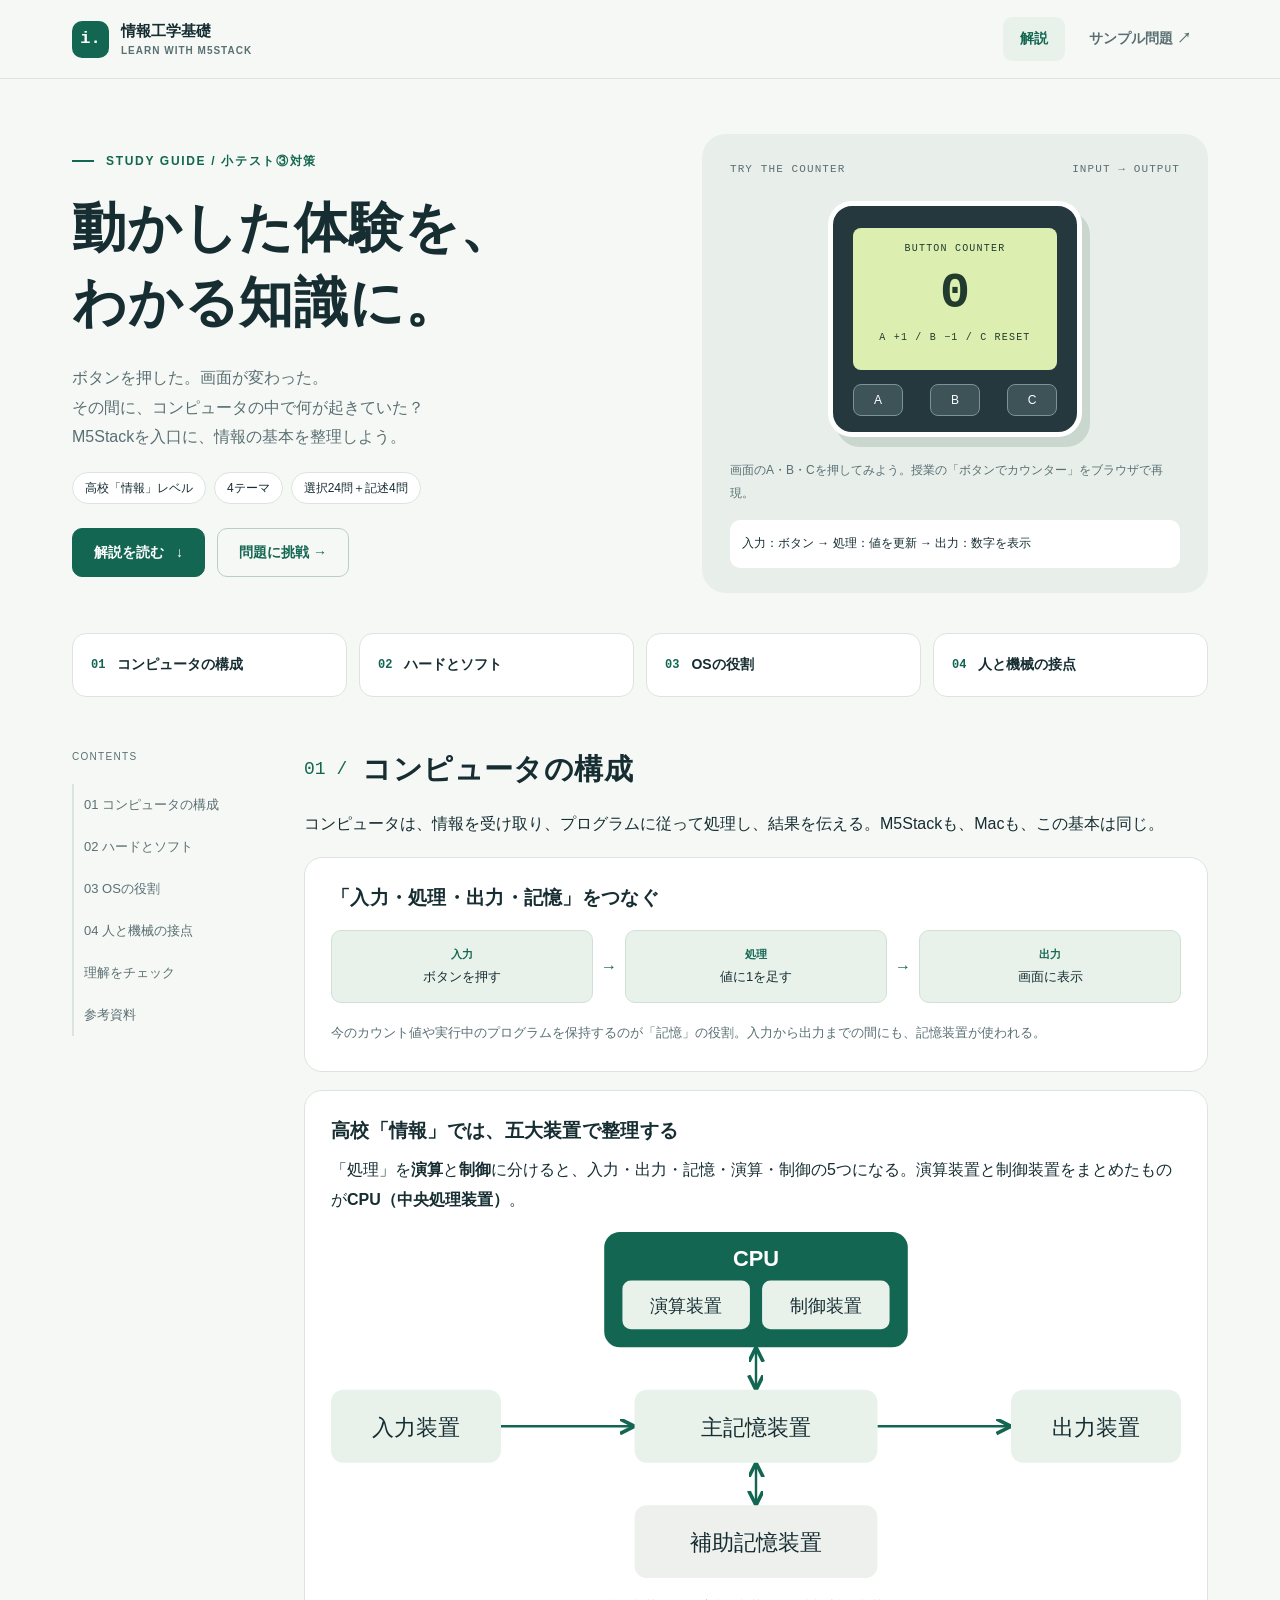
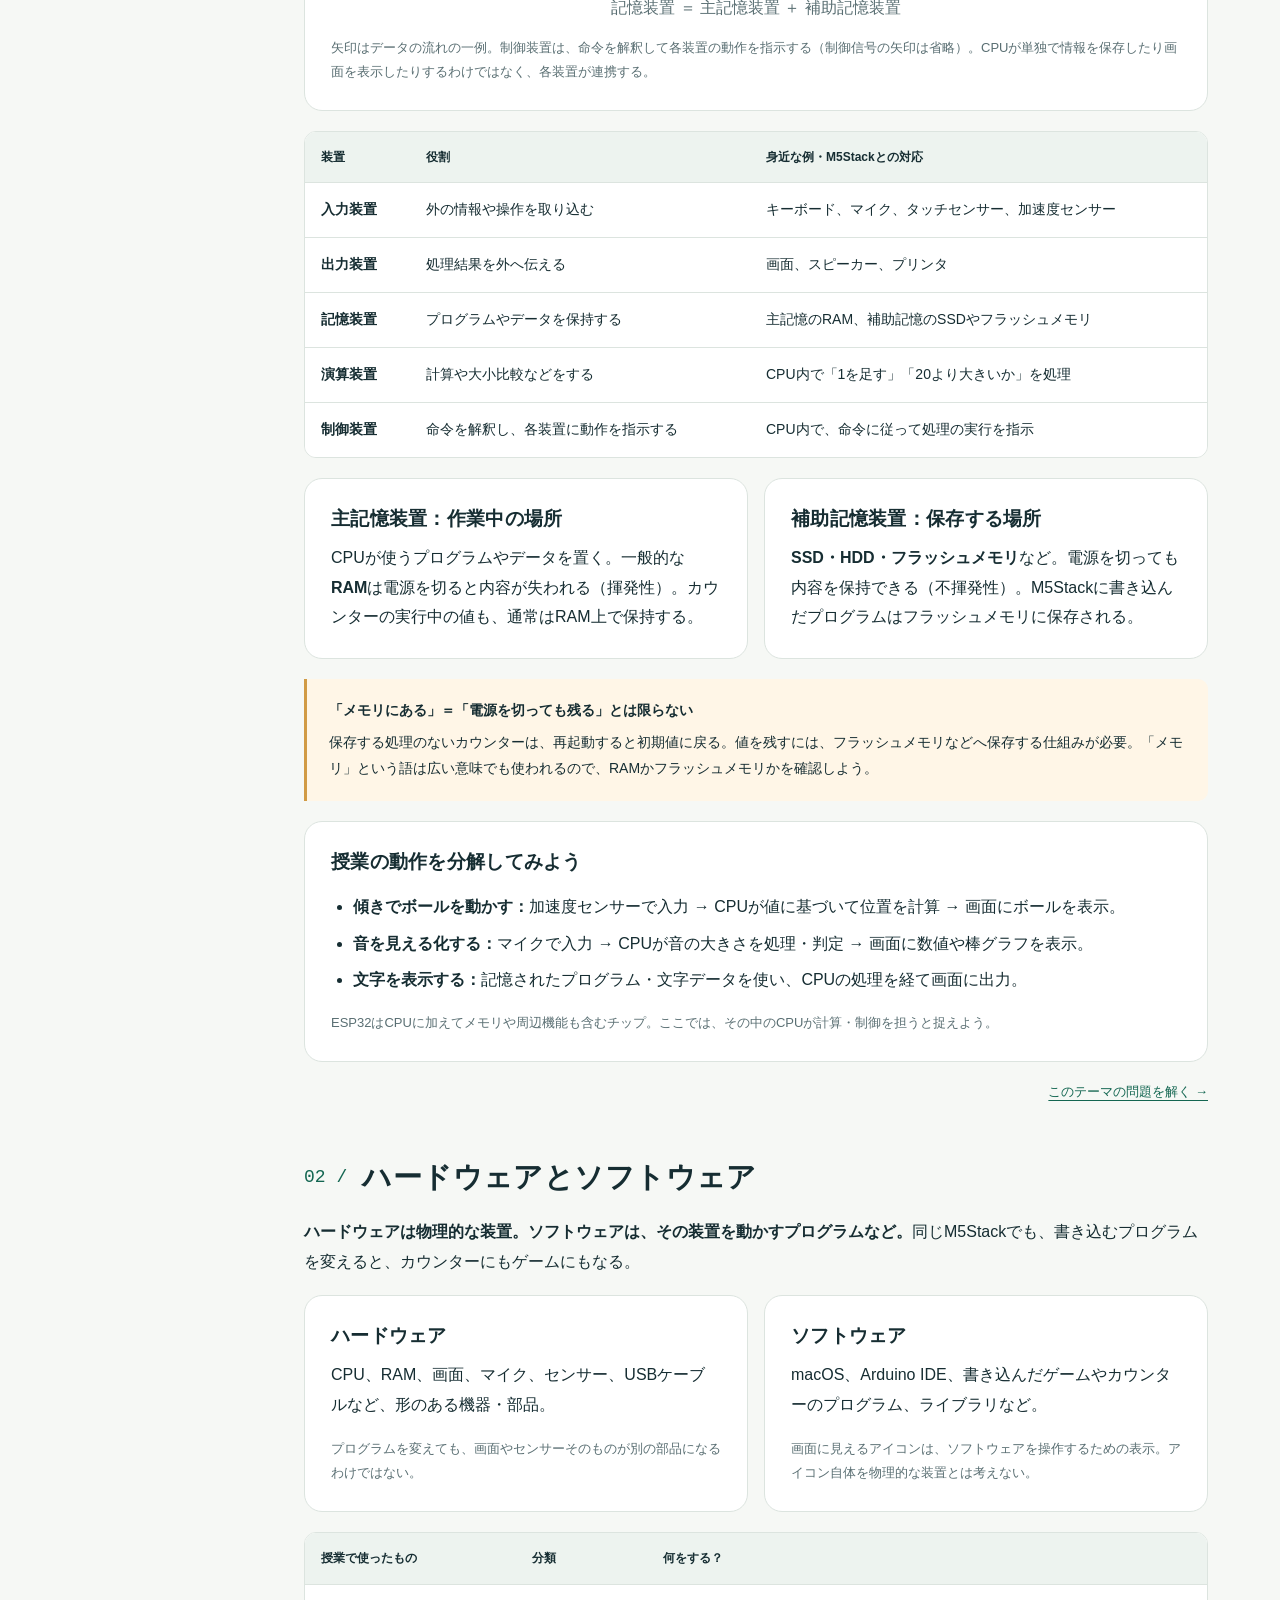
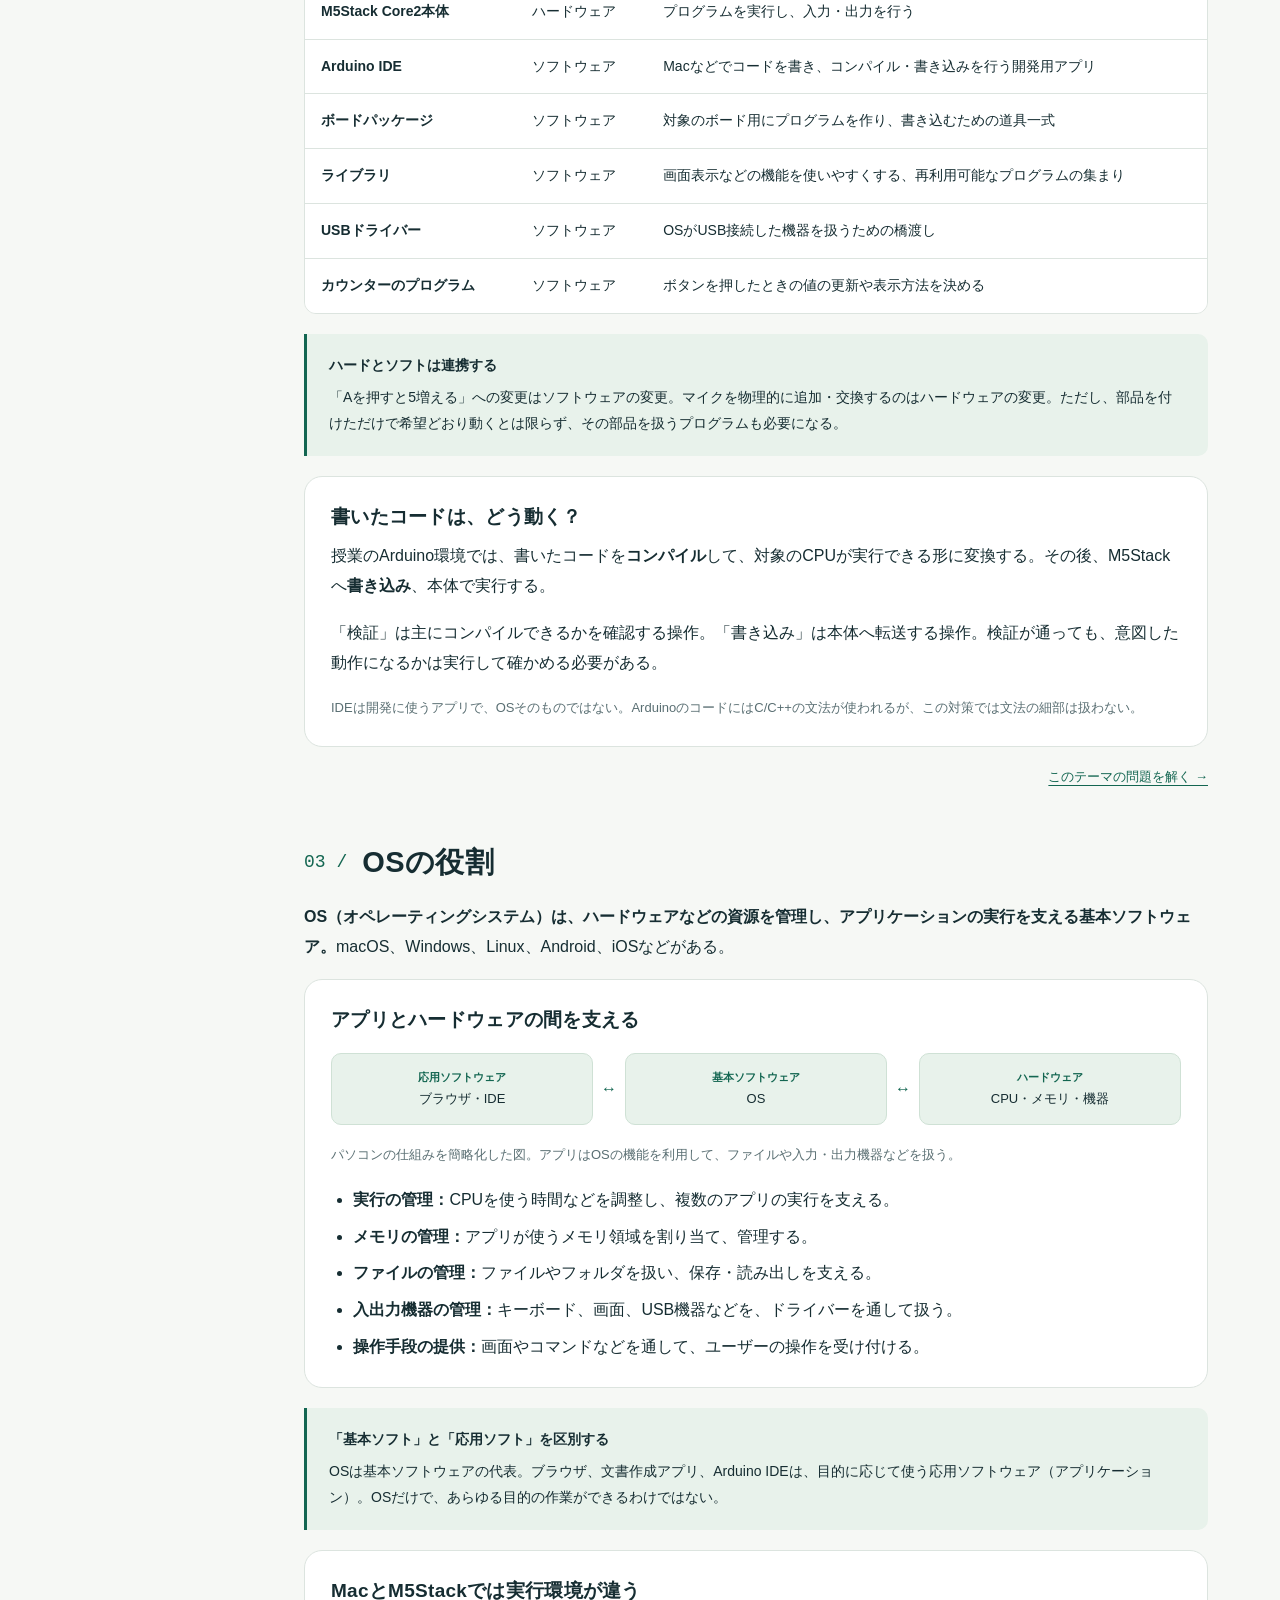
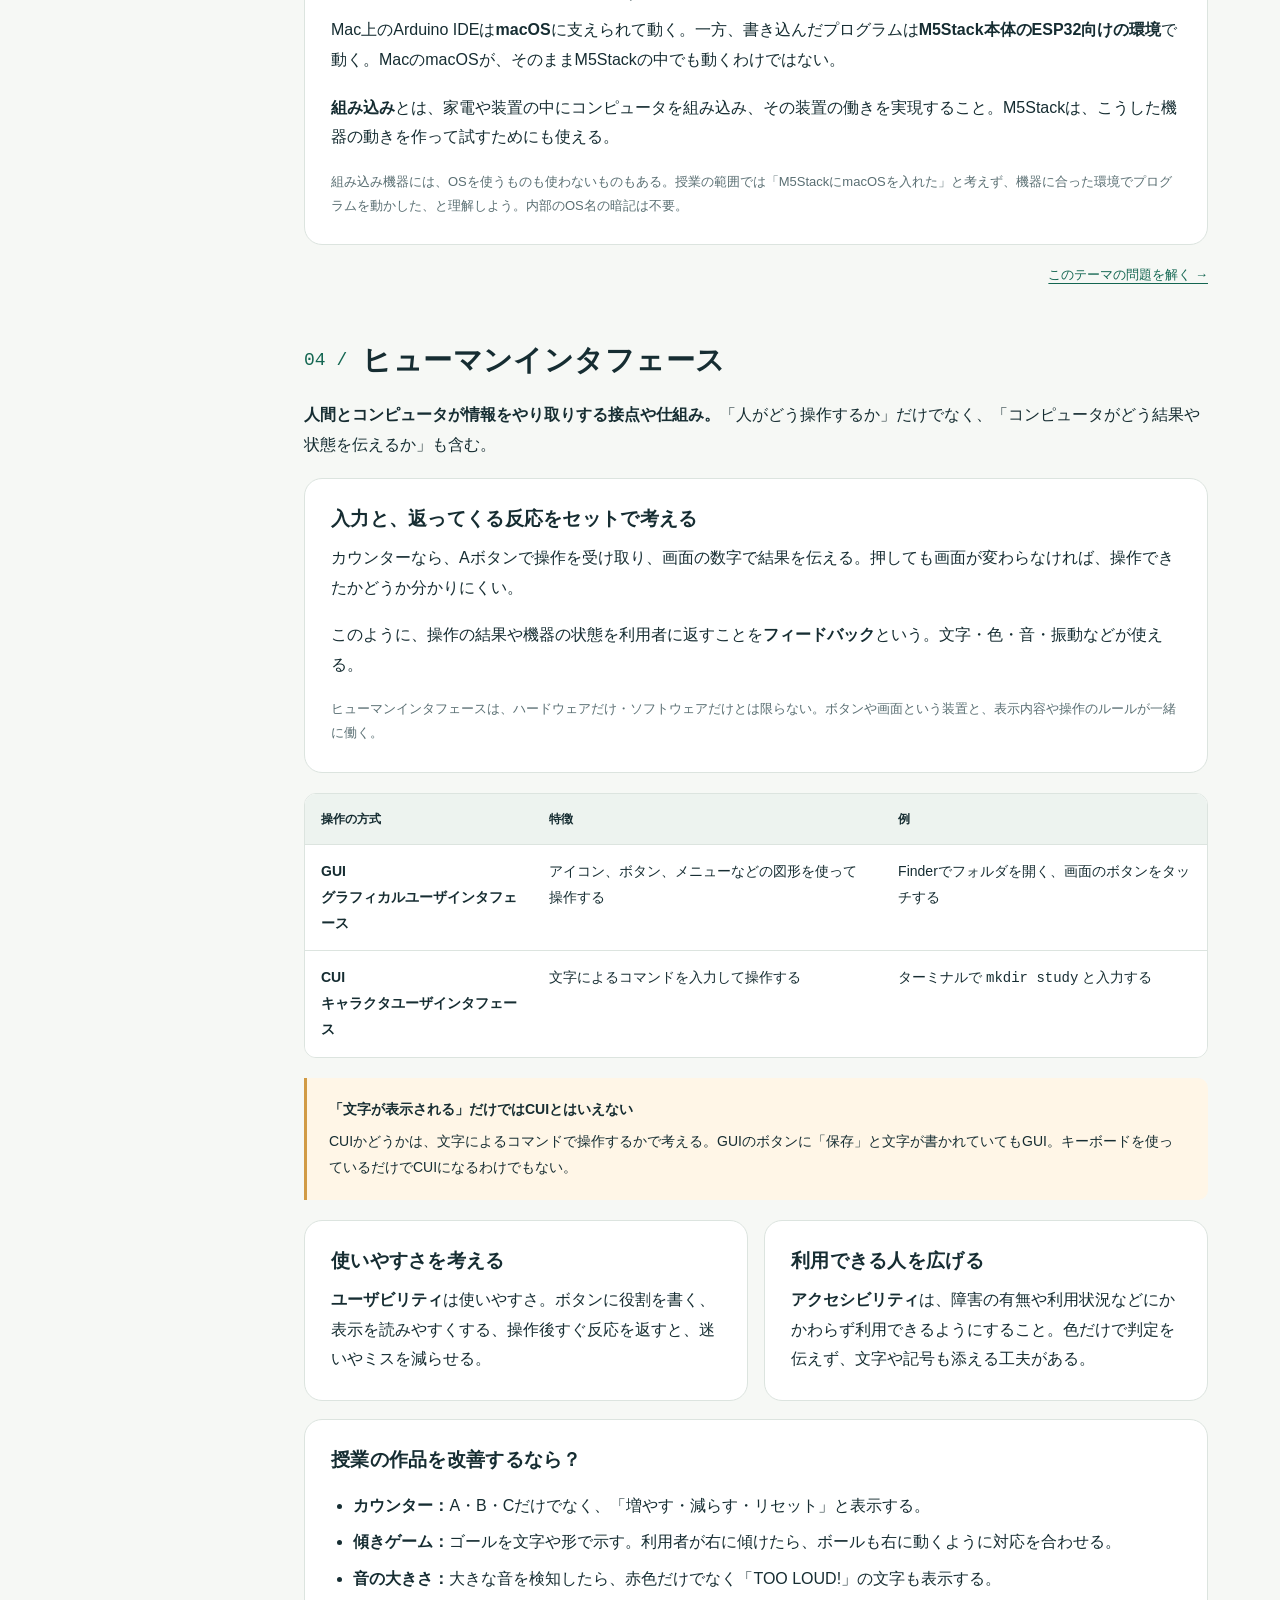
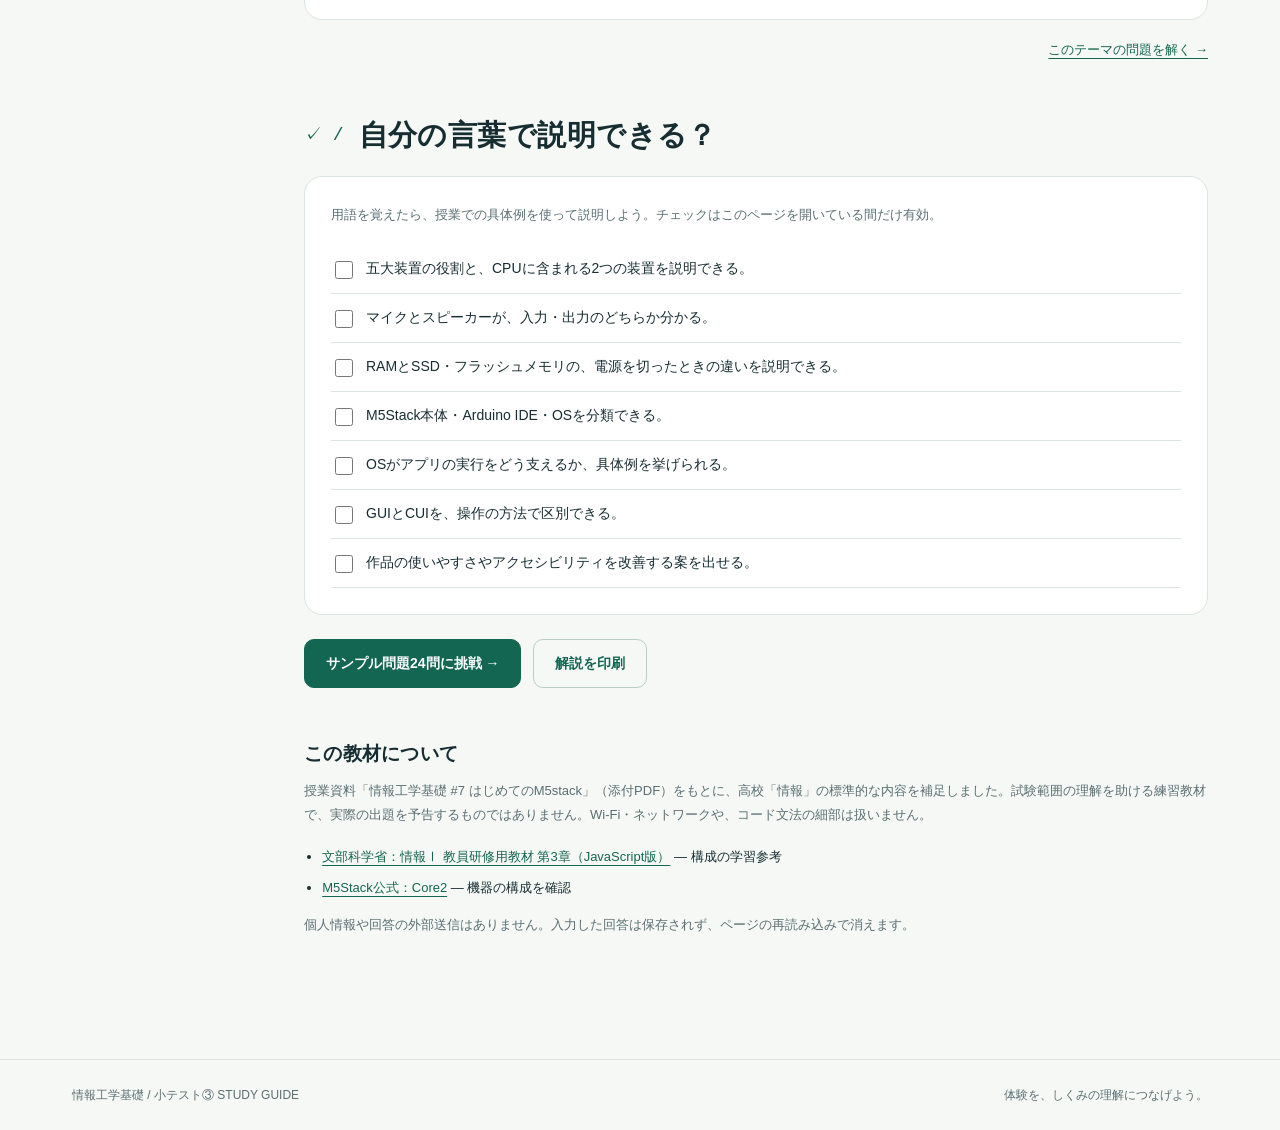
==== index.html @ 2928da7f "Add files via upload" ====
<!doctype html>
<html lang="ja"><head><meta charset="utf-8"><meta name="viewport" content="width=device-width, initial-scale=1"><meta name="description" content="M5Stackの授業から復習する情報工学基礎。コンピュータの構成、ハードウェアとソフトウェア、OS、ヒューマンインタフェースを高校情報のレベルで学ぶ小テスト対策。"><title>しくみを知る。｜情報工学基礎 小テスト③対策</title><link rel="stylesheet" href="assets/style.css"><script src="assets/learn.js" defer></script></head>
<body><a class="skip" href="#main">本文へ移動</a><header class="topbar"><div class="container"><a href="index.html" class="brand"><span class="brand-mark">i.</span><span>情報工学基礎<small>LEARN WITH M5STACK</small></span></a><nav aria-label="メインナビゲーション"><a href="index.html" aria-current="page">解説</a><a href="quiz.html">サンプル問題 ↗</a></nav></div></header>
<main id="main"><section class="hero container"><div class="hero-grid"><div><div class="eyebrow">STUDY GUIDE / 小テスト③対策</div><h1>動かした体験を、<br>わかる知識に。</h1><p class="lead">ボタンを押した。画面が変わった。<br>その間に、コンピュータの中で何が起きていた？<br>M5Stackを入口に、情報の基本を整理しよう。</p><div class="tags"><span class="tag">高校「情報」レベル</span><span class="tag">4テーマ</span><span class="tag">選択24問＋記述4問</span></div><div class="actions"><a class="btn" href="#structure">解説を読む <span>↓</span></a><a class="btn secondary" href="quiz.html">問題に挑戦 →</a></div></div><div class="demo"><div class="demo-label"><span>TRY THE COUNTER</span><span>INPUT → OUTPUT</span></div><div class="device" aria-label="授業のカウンターを再現したデモ"><div class="screen"><div class="screen-label">BUTTON COUNTER</div><div class="counter" id="counter" aria-live="polite">0</div><div class="screen-label">A +1 / B −1 / C RESET</div></div><div class="device-buttons"><button id="plus" aria-label="Aボタン：1増やす">A</button><button id="minus" aria-label="Bボタン：1減らす">B</button><button id="reset-counter" aria-label="Cボタン：0に戻す">C</button></div></div><p>画面のA・B・Cを押してみよう。授業の「ボタンでカウンター」をブラウザで再現。</p><div class="signal" id="signal" aria-live="polite">入力：ボタン → 処理：値を更新 → 出力：数字を表示</div><noscript><p>デモを動かすにはJavaScriptを有効にしてください。解説はそのまま読めます。</p></noscript></div></div></section>
<div class="container overview" aria-label="解説の目次"><a href="#structure"><span>01</span>コンピュータの構成</a><a href="#software"><span>02</span>ハードとソフト</a><a href="#os"><span>03</span>OSの役割</a><a href="#interface"><span>04</span>人と機械の接点</a></div>
<div class="container study-layout"><aside class="side"><p>CONTENTS</p><a href="#structure">01 コンピュータの構成</a><a href="#software">02 ハードとソフト</a><a href="#os">03 OSの役割</a><a href="#interface">04 人と機械の接点</a><a href="#review">理解をチェック</a><a href="#sources">参考資料</a></aside><div>
<section class="chapter" id="structure"><div class="chapter-head"><span class="chapter-num">01 /</span><h2>コンピュータの構成</h2></div><p>コンピュータは、情報を受け取り、プログラムに従って処理し、結果を伝える。M5Stackも、Macも、この基本は同じ。</p><div class="card"><h3>「入力・処理・出力・記憶」をつなぐ</h3><div class="flow"><div><b>入力</b>ボタンを押す</div><span>→</span><div><b>処理</b>値に1を足す</div><span>→</span><div><b>出力</b>画面に表示</div></div><p class="small">今のカウント値や実行中のプログラムを保持するのが「記憶」の役割。入力から出力までの間にも、記憶装置が使われる。</p></div>
<div class="card"><h3>高校「情報」では、五大装置で整理する</h3><p>「処理」を<strong>演算</strong>と<strong>制御</strong>に分けると、入力・出力・記憶・演算・制御の5つになる。演算装置と制御装置をまとめたものが<strong>CPU（中央処理装置）</strong>。</p>
<svg class="diagram" viewBox="0 0 700 320" role="img" aria-labelledby="diagram-title diagram-desc"><title id="diagram-title">五大装置の関係</title><desc id="diagram-desc">入力装置から主記憶装置にデータが入り、CPUが主記憶装置とやり取りして処理し、出力装置へ結果を送る。CPUには演算装置と制御装置がある。記憶装置には主記憶装置と補助記憶装置がある。図の矢印はデータの流れの例。</desc><defs><marker id="arrow" markerWidth="8" markerHeight="8" refX="6" refY="3" orient="auto-start-reverse"><path d="M0 0 L6 3 L0 6" fill="none" stroke="#136651" stroke-width="1.5"/></marker></defs><g fill="none" stroke="#136651" stroke-width="2" marker-end="url(#arrow)"><path d="M140 160 H250"/><path d="M450 160 H560"/><path d="M350 95 V130" marker-start="url(#arrow)"/><path d="M350 190 V225" marker-start="url(#arrow)"/></g><g font-family="sans-serif" text-anchor="middle" fill="#162d32"><rect x="225" y="0" width="250" height="95" rx="13" fill="#136651"/><text x="350" y="28" fill="white" font-size="18" font-weight="bold">CPU</text><rect x="240" y="40" width="105" height="40" rx="7" fill="#e8f2eb"/><rect x="355" y="40" width="105" height="40" rx="7" fill="#e8f2eb"/><text x="292" y="66" font-size="15">演算装置</text><text x="408" y="66" font-size="15">制御装置</text><rect x="0" y="130" width="140" height="60" rx="10" fill="#e8f2eb"/><text x="70" y="167" font-size="18">入力装置</text><rect x="250" y="130" width="200" height="60" rx="10" fill="#e8f2eb"/><text x="350" y="167" font-size="18">主記憶装置</text><rect x="560" y="130" width="140" height="60" rx="10" fill="#e8f2eb"/><text x="630" y="167" font-size="18">出力装置</text><rect x="250" y="225" width="200" height="60" rx="10" fill="#edf0ed"/><text x="350" y="262" font-size="18">補助記憶装置</text><text x="350" y="314" font-size="13" fill="#5a6f73">記憶装置 ＝ 主記憶装置 ＋ 補助記憶装置</text></g></svg><p class="small">矢印はデータの流れの一例。制御装置は、命令を解釈して各装置の動作を指示する（制御信号の矢印は省略）。CPUが単独で情報を保存したり画面を表示したりするわけではなく、各装置が連携する。</p></div>
<div class="table-wrap"><table><thead><tr><th>装置</th><th>役割</th><th>身近な例・M5Stackとの対応</th></tr></thead><tbody><tr><td>入力装置</td><td>外の情報や操作を取り込む</td><td>キーボード、マイク、タッチセンサー、加速度センサー</td></tr><tr><td>出力装置</td><td>処理結果を外へ伝える</td><td>画面、スピーカー、プリンタ</td></tr><tr><td>記憶装置</td><td>プログラムやデータを保持する</td><td>主記憶のRAM、補助記憶のSSDやフラッシュメモリ</td></tr><tr><td>演算装置</td><td>計算や大小比較などをする</td><td>CPU内で「1を足す」「20より大きいか」を処理</td></tr><tr><td>制御装置</td><td>命令を解釈し、各装置に動作を指示する</td><td>CPU内で、命令に従って処理の実行を指示</td></tr></tbody></table></div>
<div class="two-col"><div class="card"><h3>主記憶装置：作業中の場所</h3><p>CPUが使うプログラムやデータを置く。一般的な<strong>RAM</strong>は電源を切ると内容が失われる（揮発性）。カウンターの実行中の値も、通常はRAM上で保持する。</p></div><div class="card"><h3>補助記憶装置：保存する場所</h3><p><strong>SSD・HDD・フラッシュメモリ</strong>など。電源を切っても内容を保持できる（不揮発性）。M5Stackに書き込んだプログラムはフラッシュメモリに保存される。</p></div></div><div class="callout note"><strong>「メモリにある」＝「電源を切っても残る」とは限らない</strong>保存する処理のないカウンターは、再起動すると初期値に戻る。値を残すには、フラッシュメモリなどへ保存する仕組みが必要。「メモリ」という語は広い意味でも使われるので、RAMかフラッシュメモリかを確認しよう。</div>
<div class="card"><h3>授業の動作を分解してみよう</h3><ul><li><strong>傾きでボールを動かす：</strong>加速度センサーで入力 → CPUが値に基づいて位置を計算 → 画面にボールを表示。</li><li><strong>音を見える化する：</strong>マイクで入力 → CPUが音の大きさを処理・判定 → 画面に数値や棒グラフを表示。</li><li><strong>文字を表示する：</strong>記憶されたプログラム・文字データを使い、CPUの処理を経て画面に出力。</li></ul><p class="small">ESP32はCPUに加えてメモリや周辺機能も含むチップ。ここでは、その中のCPUが計算・制御を担うと捉えよう。</p></div><p class="chapter-link"><a href="quiz.html?topic=structure">このテーマの問題を解く →</a></p></section>
<section class="chapter" id="software"><div class="chapter-head"><span class="chapter-num">02 /</span><h2>ハードウェアとソフトウェア</h2></div><p><strong>ハードウェアは物理的な装置。ソフトウェアは、その装置を動かすプログラムなど。</strong>同じM5Stackでも、書き込むプログラムを変えると、カウンターにもゲームにもなる。</p><div class="two-col"><div class="card"><h3>ハードウェア</h3><p>CPU、RAM、画面、マイク、センサー、USBケーブルなど、形のある機器・部品。</p><p class="small">プログラムを変えても、画面やセンサーそのものが別の部品になるわけではない。</p></div><div class="card"><h3>ソフトウェア</h3><p>macOS、Arduino IDE、書き込んだゲームやカウンターのプログラム、ライブラリなど。</p><p class="small">画面に見えるアイコンは、ソフトウェアを操作するための表示。アイコン自体を物理的な装置とは考えない。</p></div></div>
<div class="table-wrap"><table><thead><tr><th>授業で使ったもの</th><th>分類</th><th>何をする？</th></tr></thead><tbody><tr><td>M5Stack Core2本体</td><td>ハードウェア</td><td>プログラムを実行し、入力・出力を行う</td></tr><tr><td>Arduino IDE</td><td>ソフトウェア</td><td>Macなどでコードを書き、コンパイル・書き込みを行う開発用アプリ</td></tr><tr><td>ボードパッケージ</td><td>ソフトウェア</td><td>対象のボード用にプログラムを作り、書き込むための道具一式</td></tr><tr><td>ライブラリ</td><td>ソフトウェア</td><td>画面表示などの機能を使いやすくする、再利用可能なプログラムの集まり</td></tr><tr><td>USBドライバー</td><td>ソフトウェア</td><td>OSがUSB接続した機器を扱うための橋渡し</td></tr><tr><td>カウンターのプログラム</td><td>ソフトウェア</td><td>ボタンを押したときの値の更新や表示方法を決める</td></tr></tbody></table></div><div class="callout"><strong>ハードとソフトは連携する</strong>「Aを押すと5増える」への変更はソフトウェアの変更。マイクを物理的に追加・交換するのはハードウェアの変更。ただし、部品を付けただけで希望どおり動くとは限らず、その部品を扱うプログラムも必要になる。</div><div class="card"><h3>書いたコードは、どう動く？</h3><p>授業のArduino環境では、書いたコードを<strong>コンパイル</strong>して、対象のCPUが実行できる形に変換する。その後、M5Stackへ<strong>書き込み</strong>、本体で実行する。</p><p>「検証」は主にコンパイルできるかを確認する操作。「書き込み」は本体へ転送する操作。検証が通っても、意図した動作になるかは実行して確かめる必要がある。</p><p class="small">IDEは開発に使うアプリで、OSそのものではない。ArduinoのコードにはC/C++の文法が使われるが、この対策では文法の細部は扱わない。</p></div><p class="chapter-link"><a href="quiz.html?topic=software">このテーマの問題を解く →</a></p></section>
<section class="chapter" id="os"><div class="chapter-head"><span class="chapter-num">03 /</span><h2>OSの役割</h2></div><p><strong>OS（オペレーティングシステム）は、ハードウェアなどの資源を管理し、アプリケーションの実行を支える基本ソフトウェア。</strong>macOS、Windows、Linux、Android、iOSなどがある。</p><div class="card"><h3>アプリとハードウェアの間を支える</h3><div class="flow"><div><b>応用ソフトウェア</b>ブラウザ・IDE</div><span>↔</span><div><b>基本ソフトウェア</b>OS</div><span>↔</span><div><b>ハードウェア</b>CPU・メモリ・機器</div></div><p class="small">パソコンの仕組みを簡略化した図。アプリはOSの機能を利用して、ファイルや入力・出力機器などを扱う。</p><ul><li><strong>実行の管理：</strong>CPUを使う時間などを調整し、複数のアプリの実行を支える。</li><li><strong>メモリの管理：</strong>アプリが使うメモリ領域を割り当て、管理する。</li><li><strong>ファイルの管理：</strong>ファイルやフォルダを扱い、保存・読み出しを支える。</li><li><strong>入出力機器の管理：</strong>キーボード、画面、USB機器などを、ドライバーを通して扱う。</li><li><strong>操作手段の提供：</strong>画面やコマンドなどを通して、ユーザーの操作を受け付ける。</li></ul></div><div class="callout"><strong>「基本ソフト」と「応用ソフト」を区別する</strong>OSは基本ソフトウェアの代表。ブラウザ、文書作成アプリ、Arduino IDEは、目的に応じて使う応用ソフトウェア（アプリケーション）。OSだけで、あらゆる目的の作業ができるわけではない。</div>
<div class="card"><h3>MacとM5Stackでは実行環境が違う</h3><p>Mac上のArduino IDEは<strong>macOS</strong>に支えられて動く。一方、書き込んだプログラムは<strong>M5Stack本体のESP32向けの環境</strong>で動く。MacのmacOSが、そのままM5Stackの中でも動くわけではない。</p><p><strong>組み込み</strong>とは、家電や装置の中にコンピュータを組み込み、その装置の働きを実現すること。M5Stackは、こうした機器の動きを作って試すためにも使える。</p><p class="small">組み込み機器には、OSを使うものも使わないものもある。授業の範囲では「M5StackにmacOSを入れた」と考えず、機器に合った環境でプログラムを動かした、と理解しよう。内部のOS名の暗記は不要。</p></div><p class="chapter-link"><a href="quiz.html?topic=os">このテーマの問題を解く →</a></p></section>
<section class="chapter" id="interface"><div class="chapter-head"><span class="chapter-num">04 /</span><h2>ヒューマンインタフェース</h2></div><p><strong>人間とコンピュータが情報をやり取りする接点や仕組み。</strong>「人がどう操作するか」だけでなく、「コンピュータがどう結果や状態を伝えるか」も含む。</p><div class="card"><h3>入力と、返ってくる反応をセットで考える</h3><p>カウンターなら、Aボタンで操作を受け取り、画面の数字で結果を伝える。押しても画面が変わらなければ、操作できたかどうか分かりにくい。</p><p>このように、操作の結果や機器の状態を利用者に返すことを<strong>フィードバック</strong>という。文字・色・音・振動などが使える。</p><p class="small">ヒューマンインタフェースは、ハードウェアだけ・ソフトウェアだけとは限らない。ボタンや画面という装置と、表示内容や操作のルールが一緒に働く。</p></div>
<div class="table-wrap"><table><thead><tr><th>操作の方式</th><th>特徴</th><th>例</th></tr></thead><tbody><tr><td>GUI<br>グラフィカルユーザインタフェース</td><td>アイコン、ボタン、メニューなどの図形を使って操作する</td><td>Finderでフォルダを開く、画面のボタンをタッチする</td></tr><tr><td>CUI<br>キャラクタユーザインタフェース</td><td>文字によるコマンドを入力して操作する</td><td>ターミナルで <code>mkdir study</code> と入力する</td></tr></tbody></table></div><div class="callout note"><strong>「文字が表示される」だけではCUIとはいえない</strong>CUIかどうかは、文字によるコマンドで操作するかで考える。GUIのボタンに「保存」と文字が書かれていてもGUI。キーボードを使っているだけでCUIになるわけでもない。</div>
<div class="two-col"><div class="card"><h3>使いやすさを考える</h3><p><strong>ユーザビリティ</strong>は使いやすさ。ボタンに役割を書く、表示を読みやすくする、操作後すぐ反応を返すと、迷いやミスを減らせる。</p></div><div class="card"><h3>利用できる人を広げる</h3><p><strong>アクセシビリティ</strong>は、障害の有無や利用状況などにかかわらず利用できるようにすること。色だけで判定を伝えず、文字や記号も添える工夫がある。</p></div></div><div class="card" style="margin-top:18px"><h3>授業の作品を改善するなら？</h3><ul><li><strong>カウンター：</strong>A・B・Cだけでなく、「増やす・減らす・リセット」と表示する。</li><li><strong>傾きゲーム：</strong>ゴールを文字や形で示す。利用者が右に傾けたら、ボールも右に動くように対応を合わせる。</li><li><strong>音の大きさ：</strong>大きな音を検知したら、赤色だけでなく「TOO LOUD!」の文字も表示する。</li></ul></div><p class="chapter-link"><a href="quiz.html?topic=interface">このテーマの問題を解く →</a></p></section>
<section class="chapter" id="review"><div class="chapter-head"><span class="chapter-num">✓ /</span><h2>自分の言葉で説明できる？</h2></div><div class="card checklist"><p class="small">用語を覚えたら、授業での具体例を使って説明しよう。チェックはこのページを開いている間だけ有効。</p><label><input type="checkbox">五大装置の役割と、CPUに含まれる2つの装置を説明できる。</label><label><input type="checkbox">マイクとスピーカーが、入力・出力のどちらか分かる。</label><label><input type="checkbox">RAMとSSD・フラッシュメモリの、電源を切ったときの違いを説明できる。</label><label><input type="checkbox">M5Stack本体・Arduino IDE・OSを分類できる。</label><label><input type="checkbox">OSがアプリの実行をどう支えるか、具体例を挙げられる。</label><label><input type="checkbox">GUIとCUIを、操作の方法で区別できる。</label><label><input type="checkbox">作品の使いやすさやアクセシビリティを改善する案を出せる。</label></div><div class="actions"><a href="quiz.html" class="btn">サンプル問題24問に挑戦 →</a><button class="btn secondary" onclick="window.print()">解説を印刷</button></div></section>
<section class="chapter" id="sources"><h3>この教材について</h3><p class="small">授業資料「情報工学基礎 #7 はじめてのM5stack」（添付PDF）をもとに、高校「情報」の標準的な内容を補足しました。試験範囲の理解を助ける練習教材で、実際の出題を予告するものではありません。Wi-Fi・ネットワークや、コード文法の細部は扱いません。</p><ul class="source-list"><li><a href="https://www.mext.go.jp/content/20200716-mxt_jogai01-000001169_001.pdf" target="_blank" rel="noopener">文部科学省：情報Ⅰ 教員研修用教材 第3章（JavaScript版）</a> — 構成の学習参考</li><li><a href="https://docs.m5stack.com/en/core/core2" target="_blank" rel="noopener">M5Stack公式：Core2</a> — 機器の構成を確認</li></ul><p class="small">個人情報や回答の外部送信はありません。入力した回答は保存されず、ページの再読み込みで消えます。</p></section>
</div></div></main><footer class="footer"><div class="container"><span>情報工学基礎 / 小テスト③ STUDY GUIDE</span><span>体験を、しくみの理解につなげよう。</span></div></footer></body></html>
---- assets/style.css ----
:root{--ink:#162d32;--muted:#5a6f73;--paper:#f6f8f5;--white:#fff;--line:#dce4df;--green:#136651;--light:#e8f2eb;--orange:#f3b85b;--red:#a33232;--radius:18px}*{box-sizing:border-box}html{scroll-behavior:smooth;scroll-padding-top:100px}body{margin:0;background:var(--paper);color:var(--ink);font-family:-apple-system,BlinkMacSystemFont,"Hiragino Kaku Gothic ProN","Yu Gothic",Meiryo,sans-serif;font-size:16px;line-height:1.85}a{color:var(--green);text-underline-offset:4px}button,input,select{font:inherit}button,a,input,summary,select{touch-action:manipulation}button{cursor:pointer}button:focus-visible,a:focus-visible,input:focus-visible,summary:focus-visible,select:focus-visible{outline:3px solid #ce7b16;outline-offset:4px}button:disabled{opacity:.5;cursor:default}h1,h2,h3,p{margin-top:0}h1,h2,h3{line-height:1.5;letter-spacing:.015em}h1{font-size:clamp(30px,4.4vw,54px);line-height:1.4;margin-bottom:22px}h2{font-size:29px;margin-bottom:20px}h3{font-size:19px;margin-bottom:10px}p{margin-bottom:18px}.container{width:min(1136px,calc(100% - 48px));margin:auto}.skip{position:absolute;top:-80px;left:20px;background:white;padding:8px;z-index:30}.skip:focus{top:8px}.topbar{position:sticky;top:0;z-index:10;background:#f6f8f5f5;border-bottom:1px solid var(--line);backdrop-filter:blur(12px)}.topbar .container{display:flex;align-items:center;justify-content:space-between;gap:18px;min-height:78px}.brand{display:flex;align-items:center;gap:12px;text-decoration:none;color:var(--ink);font-size:15px;font-weight:750;line-height:1.4}.brand-mark{display:grid;place-items:center;width:37px;height:37px;background:var(--green);color:#fff;border-radius:10px;font-family:monospace;font-size:17px}.brand small{display:block;color:var(--muted);font-size:10px;letter-spacing:.1em;margin-top:3px}nav{display:flex;gap:7px}nav a{padding:9px 17px;text-decoration:none;border-radius:9px;color:var(--muted);font-size:14px;font-weight:650}nav a[aria-current=page]{background:var(--light);color:var(--green)}.hero{padding:55px 0 40px}.eyebrow{color:var(--green);font-size:12px;font-weight:750;letter-spacing:.14em;display:flex;gap:12px;align-items:center;margin-bottom:18px}.eyebrow:before{content:"";width:22px;height:2px;background:var(--green)}.hero-grid{display:grid;grid-template-columns:1.15fr 1fr;gap:48px;align-items:center}.lead{color:var(--muted);max-width:610px}.tags{display:flex;gap:8px;flex-wrap:wrap;margin:20px 0}.tag{font-size:12px;border:1px solid var(--line);border-radius:30px;padding:4px 12px;background:#fff}.actions{display:flex;gap:12px;align-items:center;flex-wrap:wrap;margin-top:24px}.btn{display:inline-flex;justify-content:center;align-items:center;gap:12px;border:1px solid var(--green);background:var(--green);color:white;text-decoration:none;padding:11px 21px;border-radius:10px;font-size:14px;font-weight:650;line-height:1.8}.btn.secondary{background:transparent;color:var(--green);border-color:#b9cfc3}.btn:hover{filter:brightness(.94)}.small{font-size:13px;color:var(--muted)}.demo{border-radius:24px;background:#e8eeea;padding:25px 28px}.demo-label{font-family:monospace;font-size:11px;letter-spacing:.1em;color:var(--muted);display:flex;justify-content:space-between}.device{background:#24383d;border-radius:24px;padding:22px 20px 16px;max-width:254px;margin:22px auto;box-shadow:8px 10px 0 #cad7ce;border:5px solid #fff}.screen{background:#dcefb0;min-height:142px;border-radius:8px;padding:12px;color:#213b2e;text-align:center;font-family:monospace}.screen-label{font-size:10px;letter-spacing:.12em}.counter{font-size:50px;line-height:1.4;font-weight:700}.device-buttons{display:flex;justify-content:space-between;gap:12px;margin-top:14px}.device-buttons button{width:50px;height:32px;border:1px solid #7b9396;border-radius:8px;background:#3d5358;color:#fff;font-size:12px}.demo p{font-size:12px;margin:0;color:var(--muted)}.signal{background:#fff;padding:12px;border-radius:10px;font-size:12px;min-height:48px;margin-top:16px}.overview{display:grid;grid-template-columns:repeat(4,1fr);gap:12px;padding-bottom:36px}.overview a{text-decoration:none;color:var(--ink);padding:18px;background:white;border:1px solid var(--line);border-radius:14px;display:flex;gap:12px;align-items:center;font-size:14px;font-weight:650}.overview a span{font-family:monospace;color:var(--green);font-size:12px}.study-layout{display:grid;grid-template-columns:190px minmax(0,1fr);gap:42px;padding:15px 0 70px}.side{position:sticky;top:103px;align-self:start;font-size:13px}.side p{font-size:10px;color:var(--muted);letter-spacing:.13em}.side a{display:block;padding:9px 10px;text-decoration:none;color:var(--muted);border-left:2px solid var(--line)}.side a:hover{color:var(--green);border-color:var(--green)}.chapter{margin-bottom:52px;scroll-margin-top:100px}.chapter-head{display:flex;gap:15px;align-items:center;margin-bottom:18px}.chapter-head h2{margin:0}.chapter-num{font-family:monospace;color:var(--green);font-size:18px}.card{padding:26px;background:white;border:1px solid var(--line);border-radius:var(--radius);margin-bottom:18px}.card>*:last-child{margin-bottom:0}.two-col{display:grid;grid-template-columns:1fr 1fr;gap:16px}.two-col .card{margin:0}.callout{padding:19px 22px;border-left:3px solid var(--green);background:var(--light);border-radius:0 10px 10px 0;margin:20px 0;font-size:14px}.callout strong{display:block;margin-bottom:6px}.note{background:#fff6e7;border-color:#d19b45}.table-wrap{overflow-x:auto;border:1px solid var(--line);border-radius:12px;margin:20px 0}table{border-collapse:collapse;width:100%;background:white;text-align:left;font-size:14px;min-width:530px}th,td{padding:14px 16px;border-bottom:1px solid var(--line);vertical-align:top}th{background:#edf3ef;font-size:12px}tr:last-child td{border-bottom:0}td:first-child{font-weight:650}.diagram{width:100%;height:auto;display:block;margin:15px 0}.flow{display:flex;align-items:stretch;gap:8px;margin:18px 0}.flow>div{flex:1;padding:13px 10px;background:var(--light);border:1px solid #cfe1d5;border-radius:10px;text-align:center;font-size:13px}.flow b{display:block;font-size:11px;color:var(--green)}.flow>span{align-self:center;color:var(--green)}ul,ol{padding-left:1.4em}li+li{margin-top:7px}.checklist label{display:flex;align-items:flex-start;gap:10px;padding:11px 0;border-bottom:1px solid var(--line);font-size:14px}.checklist input{accent-color:var(--green);width:18px;height:18px;margin-top:5px;flex-shrink:0}.chapter-link{text-align:right;font-size:13px}.footer{border-top:1px solid var(--line);padding:24px 0;color:var(--muted);font-size:12px}.footer .container{display:flex;justify-content:space-between;gap:16px;flex-wrap:wrap}.quiz-hero{padding-bottom:22px}.quiz-hero h1{font-size:38px}.quiz-intro{display:flex;justify-content:space-between;gap:30px;align-items:flex-start}.quiz-toolbar{background:white;border:1px solid var(--line);border-radius:16px;padding:20px 24px;margin-bottom:25px}.toolbar-row{display:flex;gap:14px;align-items:center;justify-content:space-between;flex-wrap:wrap}.filters{display:flex;align-items:center;gap:12px;font-size:13px}.filters select{border:1px solid #b8cbc1;background:var(--paper);color:var(--ink);border-radius:8px;padding:7px;max-width:100%}.progress{height:5px;background:var(--line);border-radius:9px;margin-top:15px;overflow:hidden}.progress>span{display:block;background:var(--green);width:0;height:100%;transition:width .2s}.question{border:1px solid var(--line);border-radius:16px;background:white;padding:24px;margin-bottom:18px;min-width:0}.question legend{float:left;width:100%;padding:0;font-size:17px;font-weight:700;line-height:1.8;margin-bottom:16px}.question .options{clear:both;display:grid;gap:9px}.q-meta{display:flex;gap:12px;align-items:center;font-size:11px;color:var(--muted);margin-bottom:12px;letter-spacing:.05em}.q-number{color:var(--green);font-family:monospace;font-size:13px;font-weight:700}.option{display:flex;align-items:flex-start;gap:12px;border:1px solid var(--line);border-radius:10px;padding:12px 14px;font-size:14px;cursor:pointer}.option:has(input:checked){border-color:var(--green);background:var(--light)}.option input{accent-color:var(--green);margin-top:6px;flex-shrink:0}.option.good{border-color:var(--green);background:#e9f4ed}.option.bad{border-color:#d39086;background:#fff0ec}.explanation{margin-top:15px;background:var(--paper);border-radius:10px;padding:18px;font-size:14px}.explanation strong{display:block;margin-bottom:6px}.status-good{color:var(--green)}.status-bad{color:var(--red)}.quiz-main{max-width:850px;padding-bottom:60px}.quiz-submit{display:flex;align-items:center;justify-content:center;gap:20px;margin:28px 0;flex-wrap:wrap}.result{background:var(--green);color:#fff;border-radius:18px;padding:28px;margin-bottom:24px}.result h2{color:white;margin-bottom:8px}.score{font-size:44px;font-weight:750;font-family:monospace}.result .btn{background:white;color:var(--green);border-color:white}.result .btn.secondary{background:transparent;color:white}.result a{color:white}.result-table{min-width:0;background:transparent;color:white;margin:14px 0;font-size:13px}.result-table th{background:#ffffff19}.result-table td,.result-table th{border-color:#ffffff38;padding:8px}.result-note{font-size:13px;margin:12px 0}.written{padding-top:30px;border-top:1px solid var(--line);margin-top:40px}.written textarea{resize:vertical;display:block;width:100%;min-height:100px;padding:12px;border:1px solid #b8cbc1;border-radius:9px;background:var(--paper);font:inherit;font-size:14px;margin:14px 0;color:var(--ink)}details{font-size:14px}summary{color:var(--green);cursor:pointer;font-weight:650;padding:5px 0}details[open] summary{margin-bottom:10px}.plain-link{border:0;background:transparent;color:var(--green);text-decoration:underline;padding:4px;font-size:13px}.hidden,[hidden]{display:none!important}.source-list{font-size:13px;word-break:break-word}.print-only{display:none}@media(max-width:900px){.hero-grid{gap:24px}.overview{grid-template-columns:repeat(2,1fr)}.study-layout{grid-template-columns:1fr}.side{display:none}.hero{padding-top:35px}h1{font-size:36px}}@media(max-width:640px){.container{width:calc(100% - 32px)}.topbar .container{min-height:68px;gap:10px}.brand{font-size:12px;gap:7px}.brand small{font-size:8px}.brand-mark{width:30px;height:30px;font-size:13px}nav{gap:0}nav a{padding:8px 10px;font-size:12px}.hero-grid{grid-template-columns:1fr}.hero{padding-top:28px}h1{font-size:34px}.hero h1 br{display:none}.demo{padding:20px}.demo .device{margin:15px auto}.overview{gap:9px}.overview a{padding:12px;font-size:12px;gap:7px}.study-layout{padding-top:0}.card{padding:20px}.two-col{grid-template-columns:1fr}.chapter-head h2{font-size:24px}.flow{gap:4px}.flow>div{padding:10px 5px;font-size:11px}.quiz-intro{display:block}.quiz-hero h1{font-size:31px}.quiz-toolbar{padding:17px}.filters{width:100%;flex-wrap:wrap}.question{padding:19px}.question legend{font-size:16px}.option{padding:11px;font-size:13px}.result{padding:21px}.result-table{font-size:12px}}@media(prefers-reduced-motion:reduce){html{scroll-behavior:auto}*{transition:none!important}}@media print{body{background:white;font-size:11pt}.topbar,.side,.demo,.overview,.actions,.quiz-toolbar,.quiz-submit,.footer,.skip,.no-print{display:none!important}.container{width:100%;max-width:none}.hero{padding:0}.hero-grid,.study-layout{display:block}.card,.question{break-inside:avoid;box-shadow:none}.chapter{margin-bottom:24px}h1{font-size:26pt}h2{font-size:20pt}.print-only{display:block}.question .explanation{display:block}.written textarea{min-height:70px}}
.study-layout>div{min-width:0}
@media(max-width:640px){.hero h1 br{display:initial}}
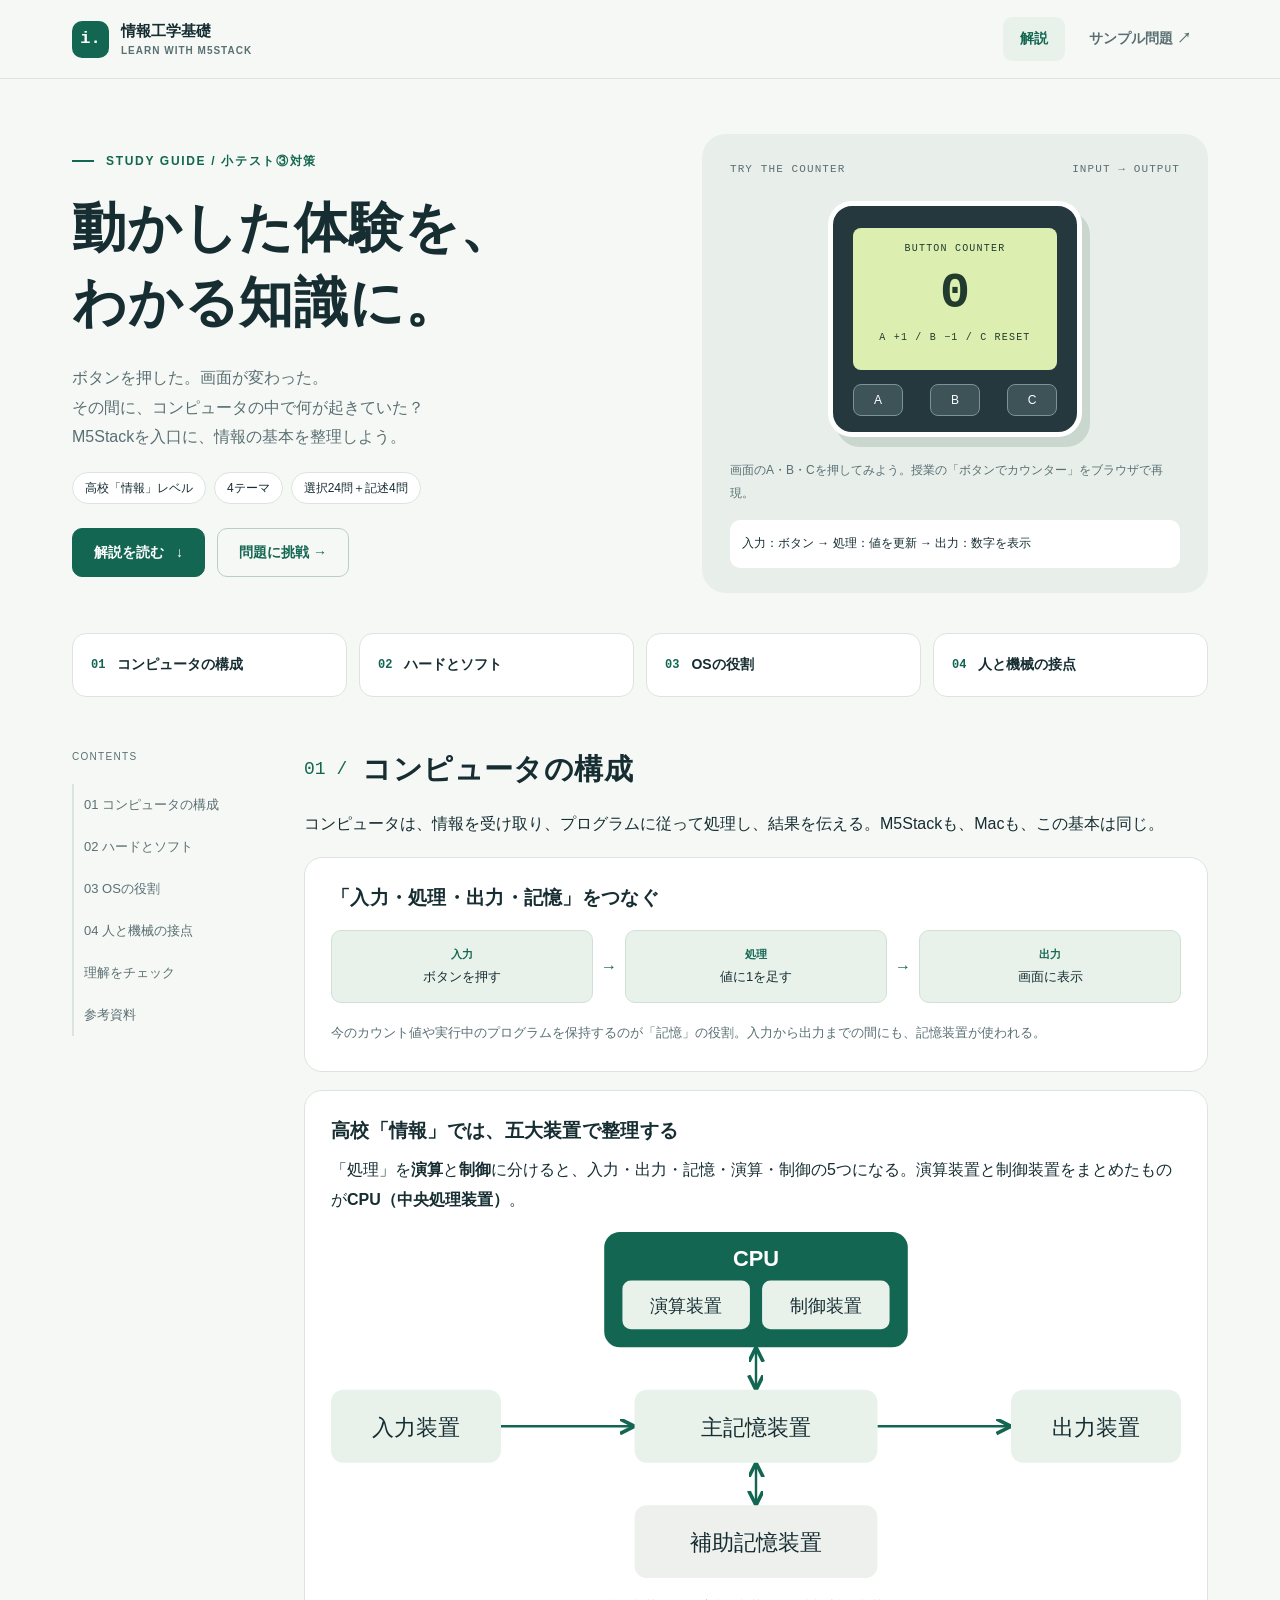
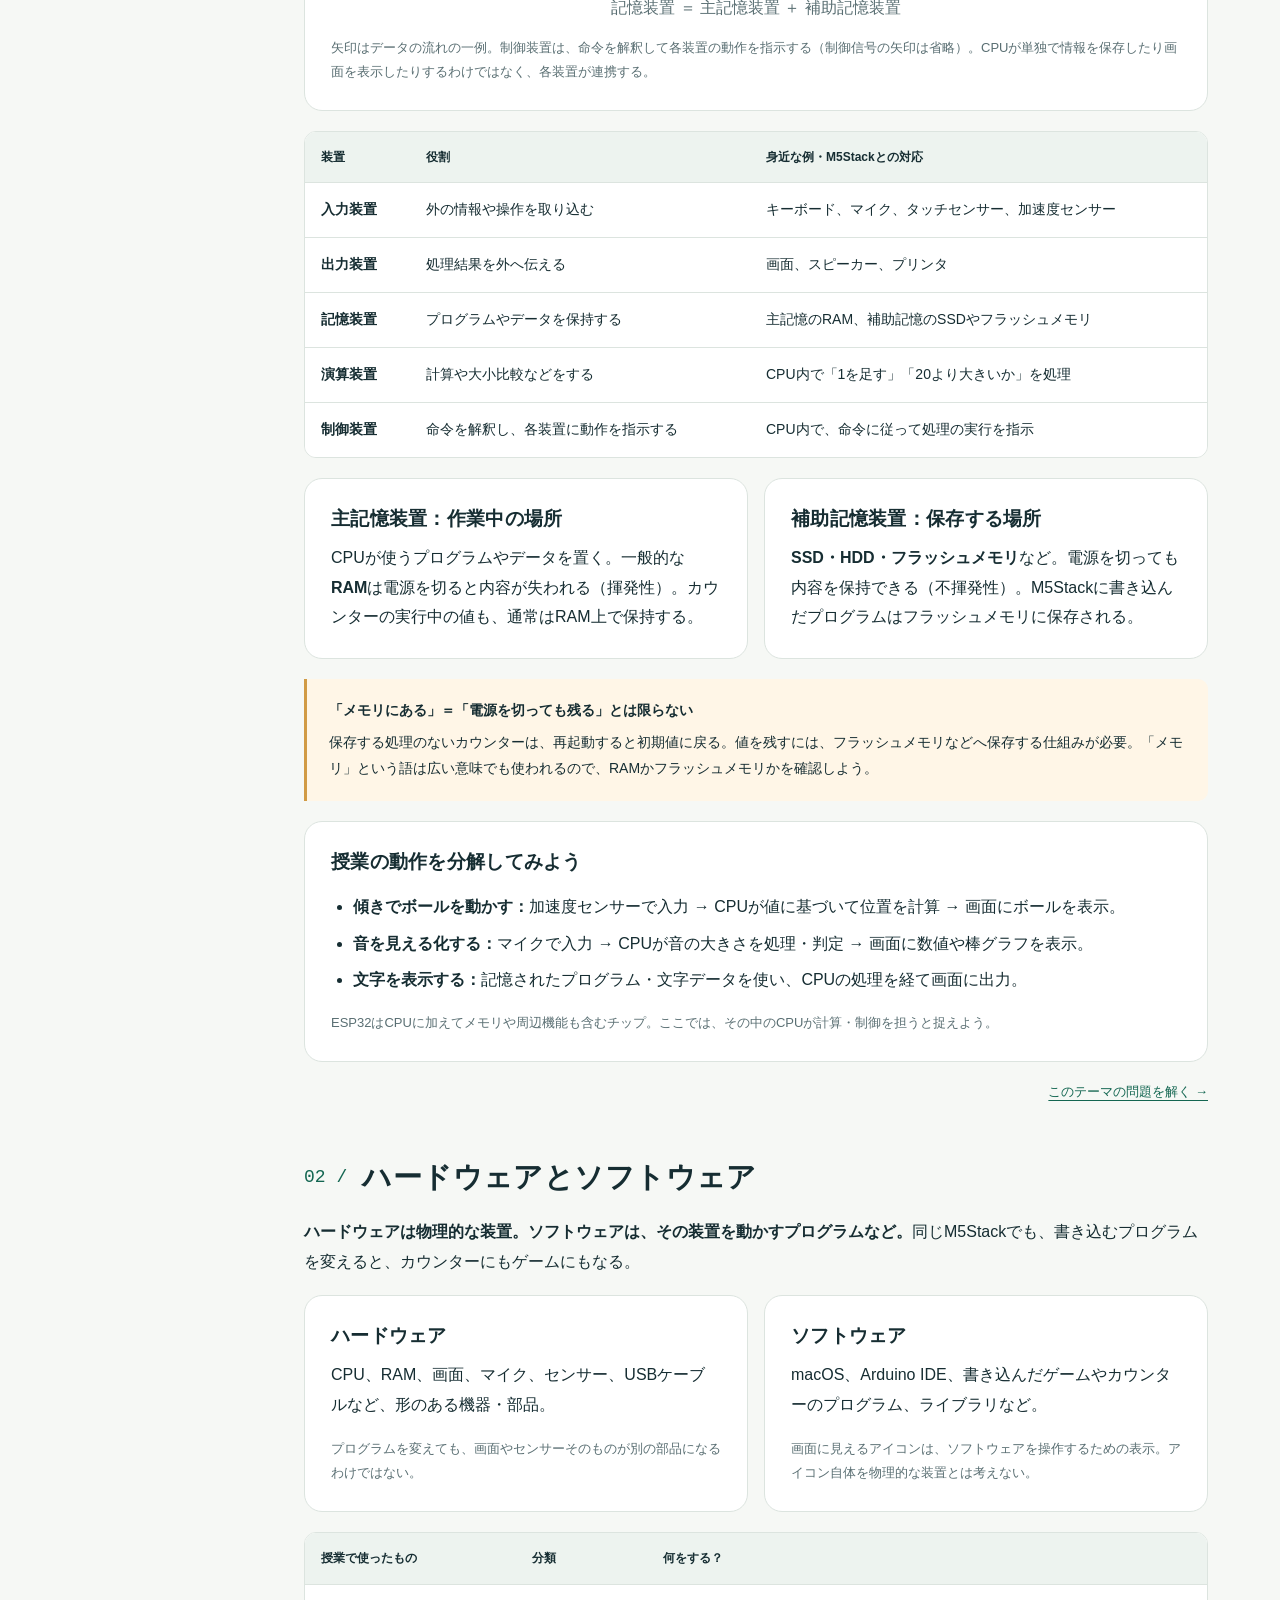
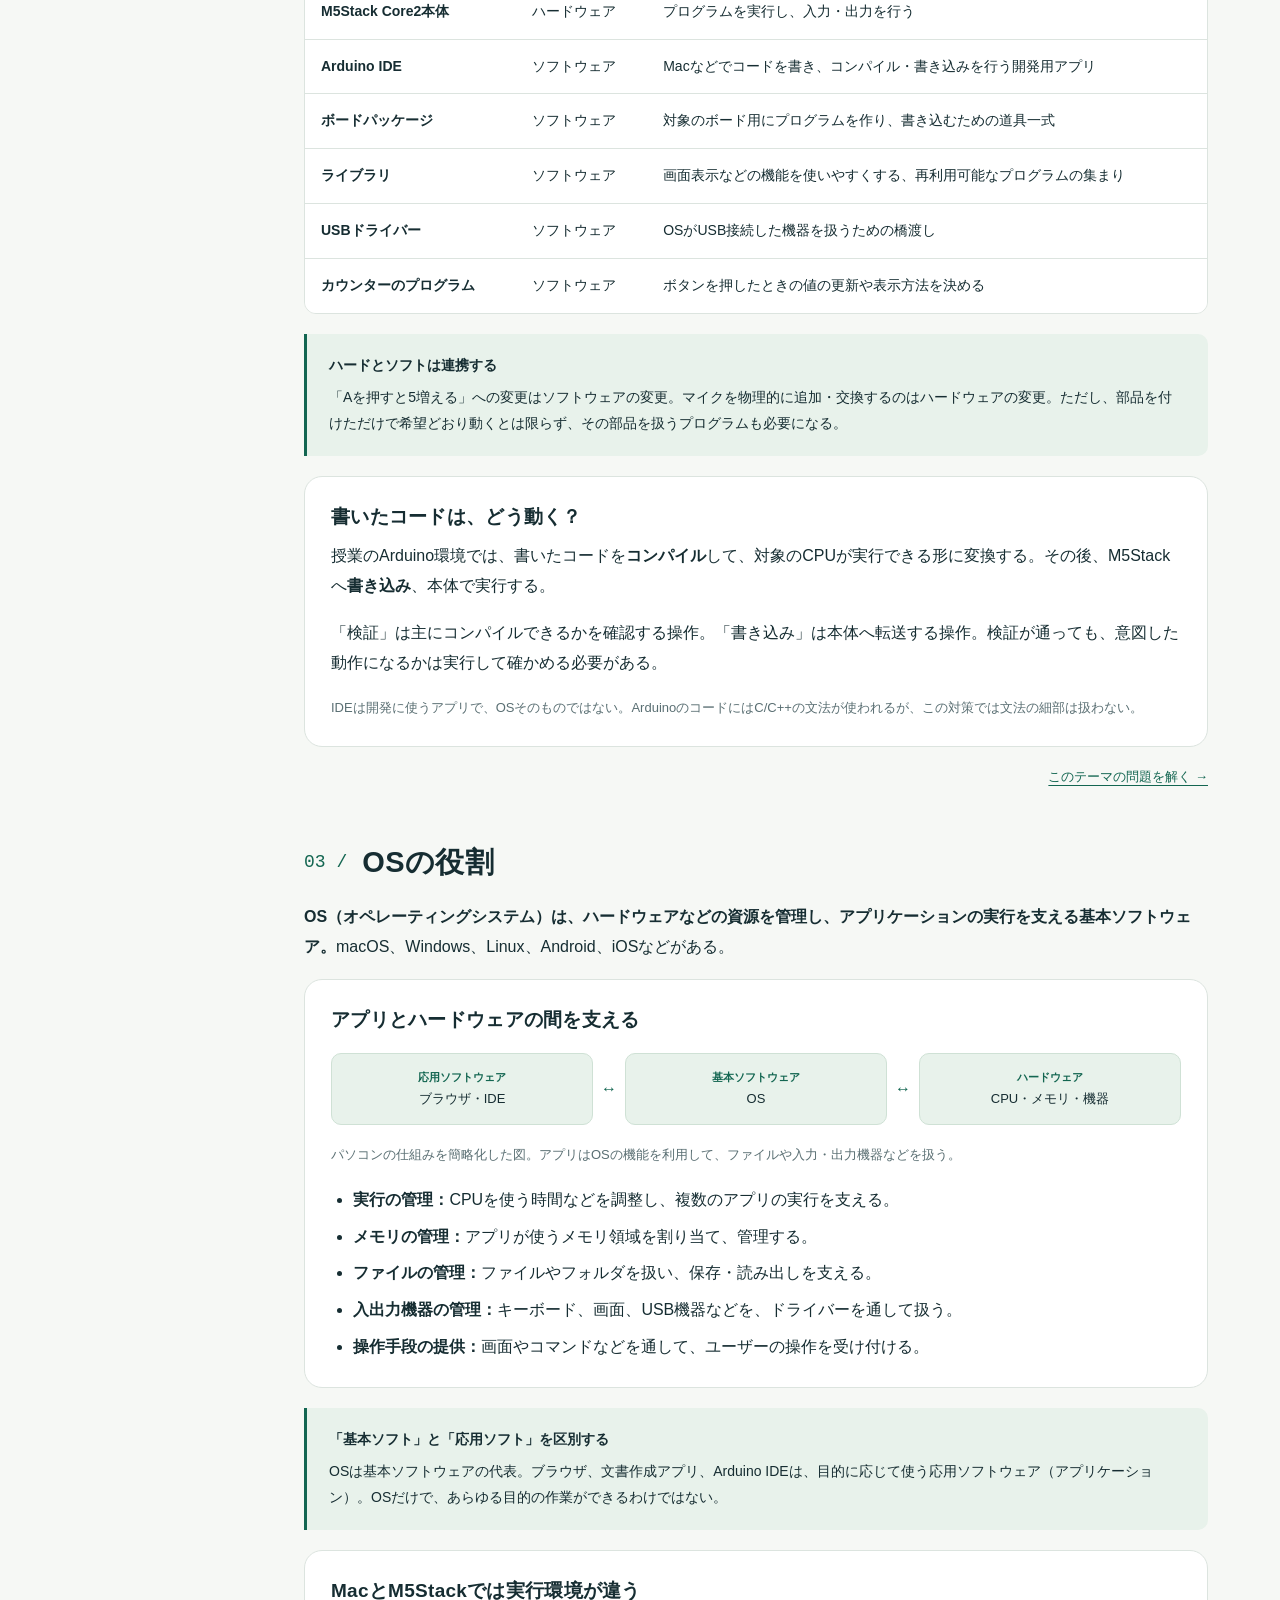
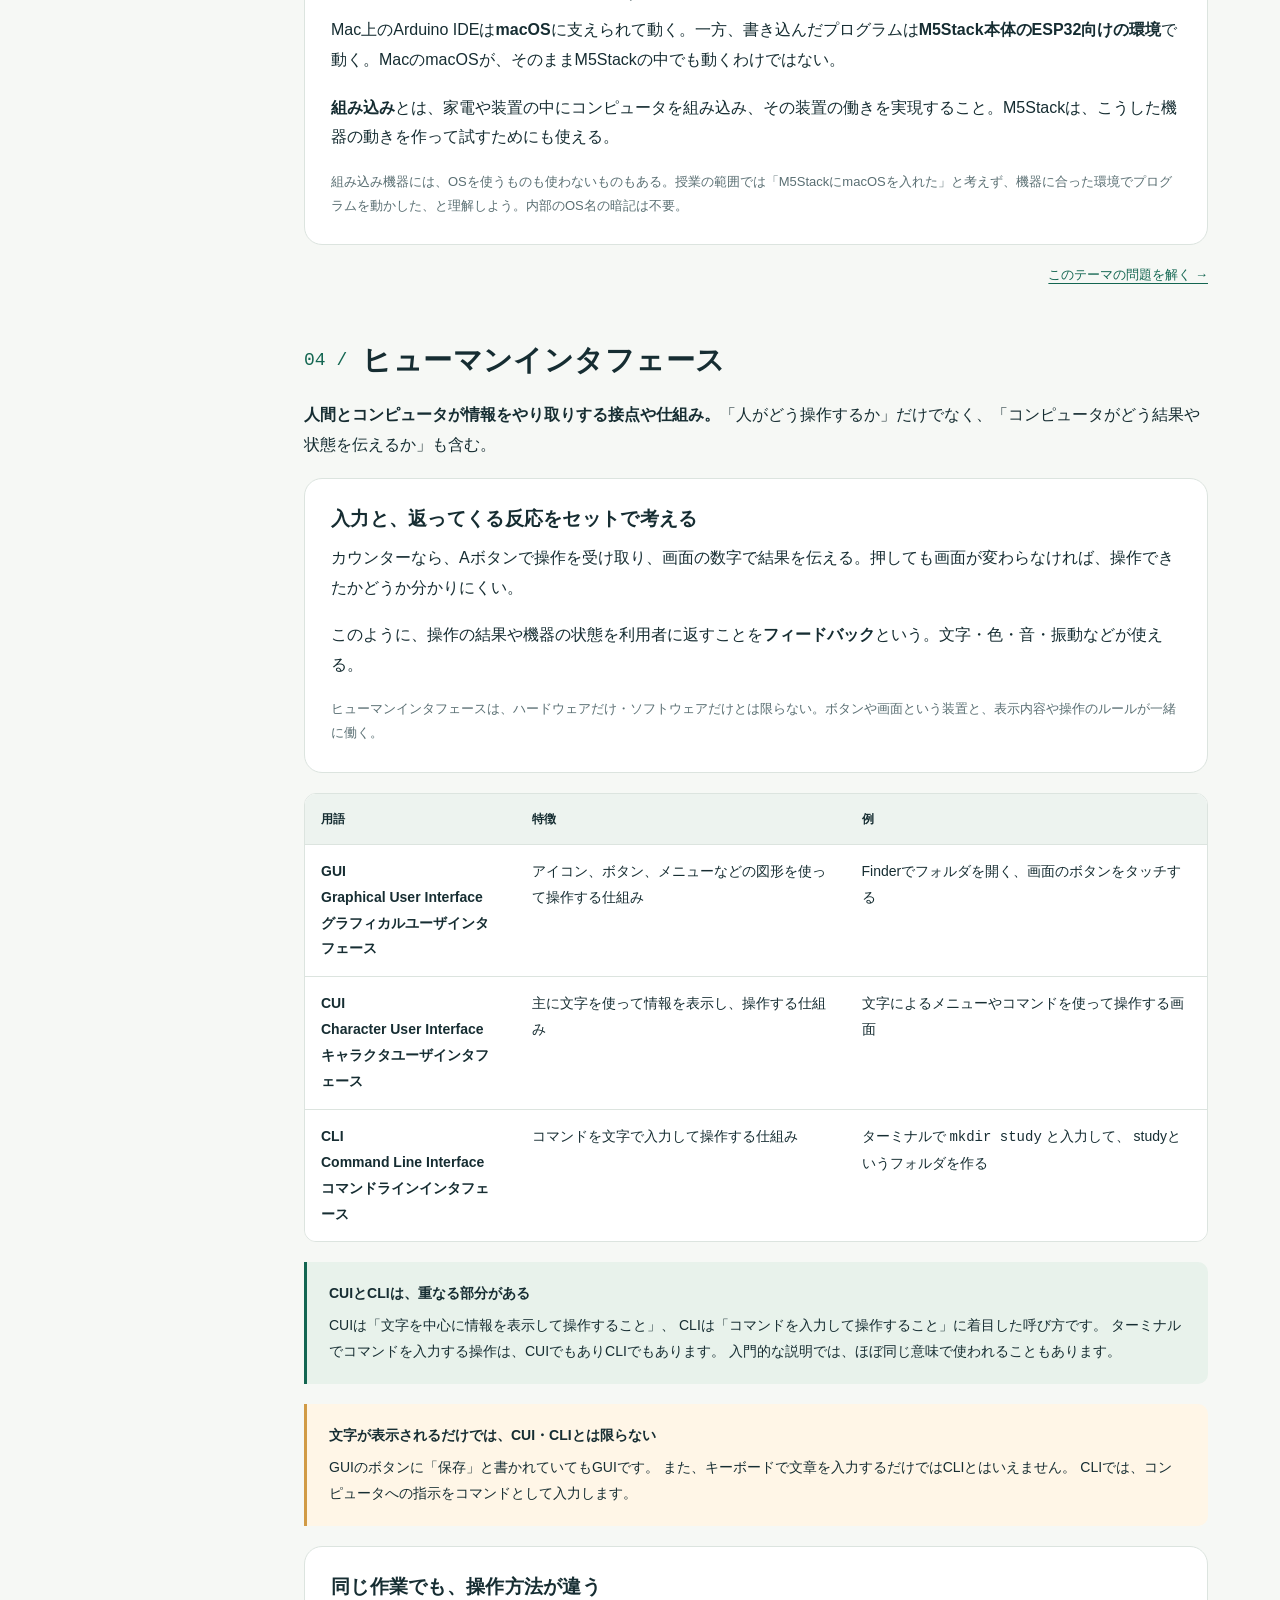
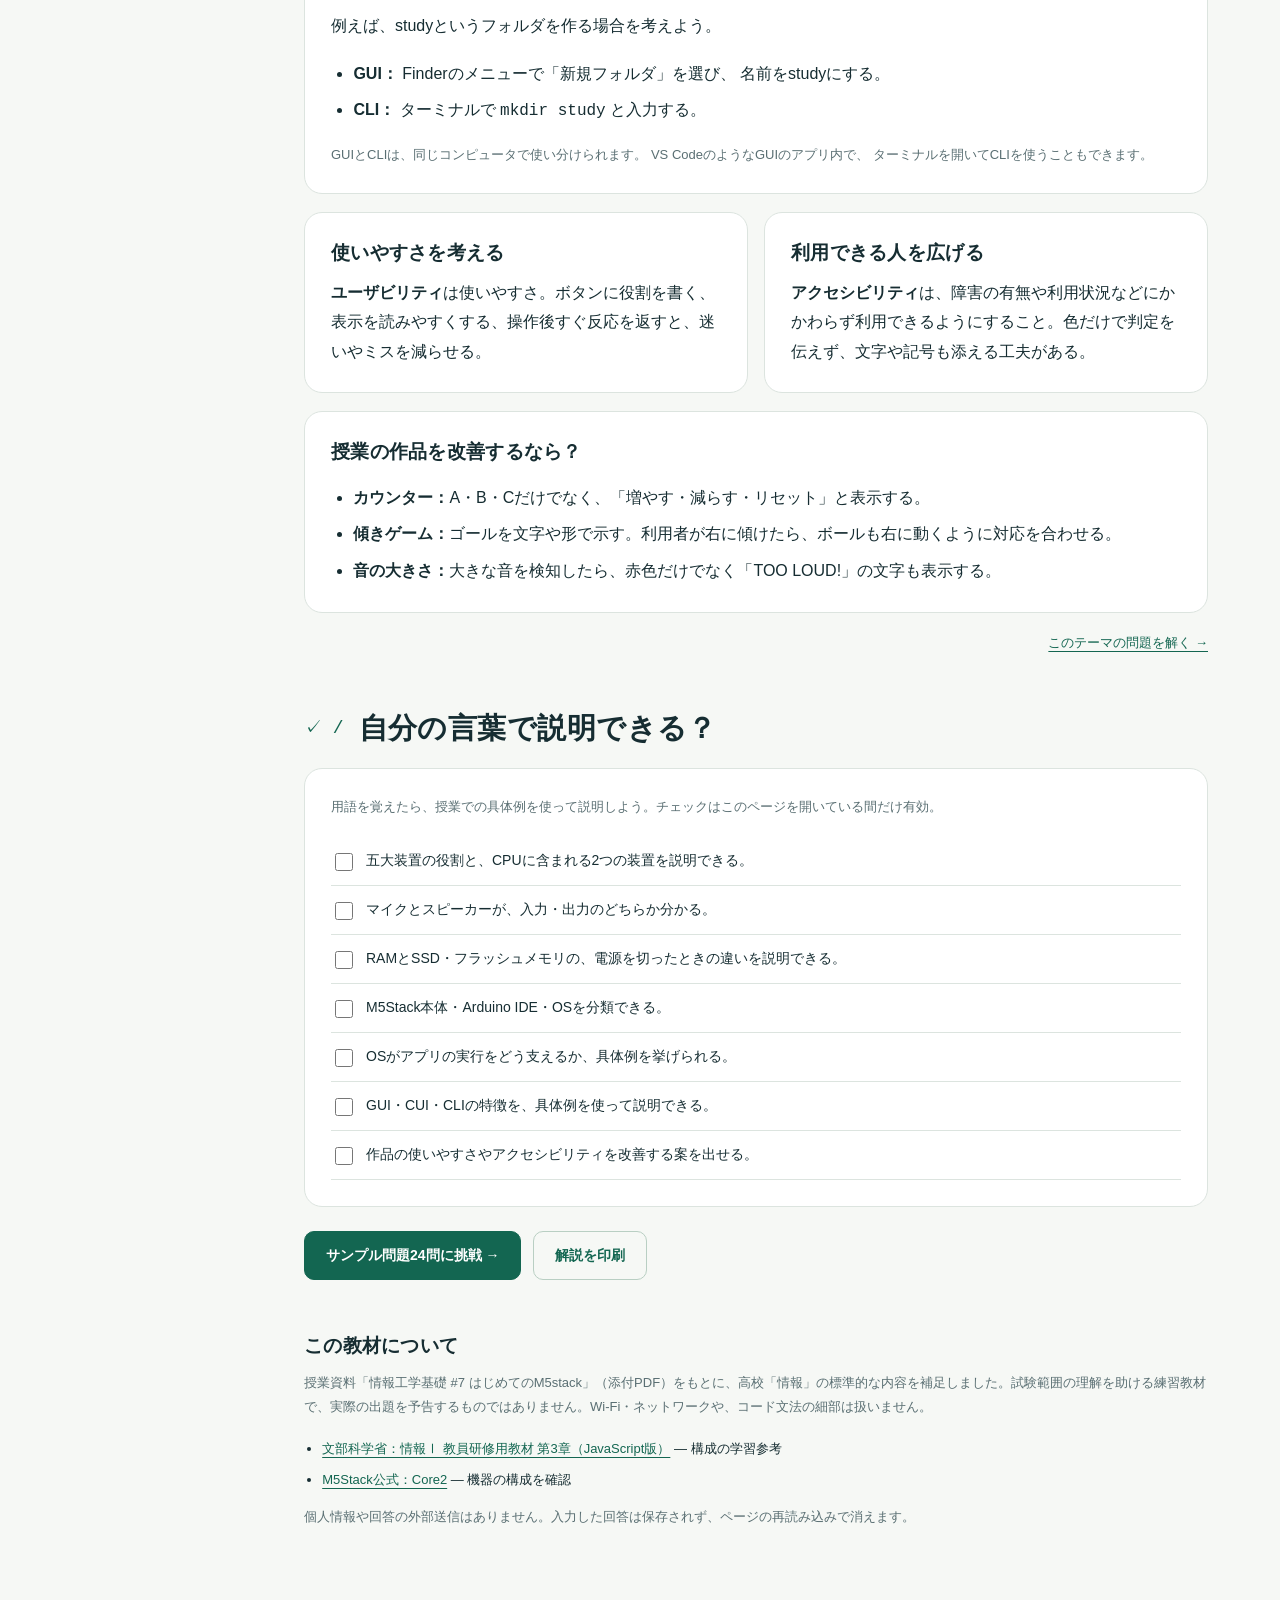
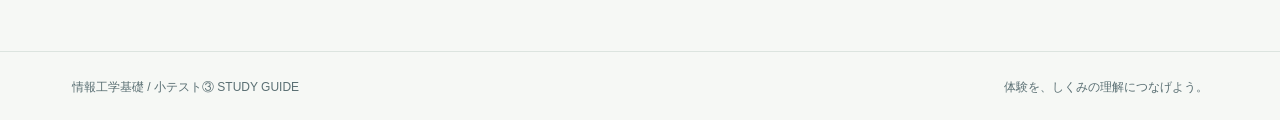
==== commit 9e2ea7a5: "Update index.html" ====
--- a/index.html
+++ b/index.html
@@ -15,8 +15,98 @@
 <section class="chapter" id="os"><div class="chapter-head"><span class="chapter-num">03 /</span><h2>OSの役割</h2></div><p><strong>OS（オペレーティングシステム）は、ハードウェアなどの資源を管理し、アプリケーションの実行を支える基本ソフトウェア。</strong>macOS、Windows、Linux、Android、iOSなどがある。</p><div class="card"><h3>アプリとハードウェアの間を支える</h3><div class="flow"><div><b>応用ソフトウェア</b>ブラウザ・IDE</div><span>↔</span><div><b>基本ソフトウェア</b>OS</div><span>↔</span><div><b>ハードウェア</b>CPU・メモリ・機器</div></div><p class="small">パソコンの仕組みを簡略化した図。アプリはOSの機能を利用して、ファイルや入力・出力機器などを扱う。</p><ul><li><strong>実行の管理：</strong>CPUを使う時間などを調整し、複数のアプリの実行を支える。</li><li><strong>メモリの管理：</strong>アプリが使うメモリ領域を割り当て、管理する。</li><li><strong>ファイルの管理：</strong>ファイルやフォルダを扱い、保存・読み出しを支える。</li><li><strong>入出力機器の管理：</strong>キーボード、画面、USB機器などを、ドライバーを通して扱う。</li><li><strong>操作手段の提供：</strong>画面やコマンドなどを通して、ユーザーの操作を受け付ける。</li></ul></div><div class="callout"><strong>「基本ソフト」と「応用ソフト」を区別する</strong>OSは基本ソフトウェアの代表。ブラウザ、文書作成アプリ、Arduino IDEは、目的に応じて使う応用ソフトウェア（アプリケーション）。OSだけで、あらゆる目的の作業ができるわけではない。</div>
 <div class="card"><h3>MacとM5Stackでは実行環境が違う</h3><p>Mac上のArduino IDEは<strong>macOS</strong>に支えられて動く。一方、書き込んだプログラムは<strong>M5Stack本体のESP32向けの環境</strong>で動く。MacのmacOSが、そのままM5Stackの中でも動くわけではない。</p><p><strong>組み込み</strong>とは、家電や装置の中にコンピュータを組み込み、その装置の働きを実現すること。M5Stackは、こうした機器の動きを作って試すためにも使える。</p><p class="small">組み込み機器には、OSを使うものも使わないものもある。授業の範囲では「M5StackにmacOSを入れた」と考えず、機器に合った環境でプログラムを動かした、と理解しよう。内部のOS名の暗記は不要。</p></div><p class="chapter-link"><a href="quiz.html?topic=os">このテーマの問題を解く →</a></p></section>
 <section class="chapter" id="interface"><div class="chapter-head"><span class="chapter-num">04 /</span><h2>ヒューマンインタフェース</h2></div><p><strong>人間とコンピュータが情報をやり取りする接点や仕組み。</strong>「人がどう操作するか」だけでなく、「コンピュータがどう結果や状態を伝えるか」も含む。</p><div class="card"><h3>入力と、返ってくる反応をセットで考える</h3><p>カウンターなら、Aボタンで操作を受け取り、画面の数字で結果を伝える。押しても画面が変わらなければ、操作できたかどうか分かりにくい。</p><p>このように、操作の結果や機器の状態を利用者に返すことを<strong>フィードバック</strong>という。文字・色・音・振動などが使える。</p><p class="small">ヒューマンインタフェースは、ハードウェアだけ・ソフトウェアだけとは限らない。ボタンや画面という装置と、表示内容や操作のルールが一緒に働く。</p></div>
-<div class="table-wrap"><table><thead><tr><th>操作の方式</th><th>特徴</th><th>例</th></tr></thead><tbody><tr><td>GUI<br>グラフィカルユーザインタフェース</td><td>アイコン、ボタン、メニューなどの図形を使って操作する</td><td>Finderでフォルダを開く、画面のボタンをタッチする</td></tr><tr><td>CUI<br>キャラクタユーザインタフェース</td><td>文字によるコマンドを入力して操作する</td><td>ターミナルで <code>mkdir study</code> と入力する</td></tr></tbody></table></div><div class="callout note"><strong>「文字が表示される」だけではCUIとはいえない</strong>CUIかどうかは、文字によるコマンドで操作するかで考える。GUIのボタンに「保存」と文字が書かれていてもGUI。キーボードを使っているだけでCUIになるわけでもない。</div>
+<div class="table-wrap">
+  <table>
+    <thead>
+      <tr>
+        <th>用語</th>
+        <th>特徴</th>
+        <th>例</th>
+      </tr>
+    </thead>
+    <tbody>
+      <tr>
+        <td>
+          GUI<br>
+          Graphical User Interface<br>
+          グラフィカルユーザインタフェース
+        </td>
+        <td>
+          アイコン、ボタン、メニューなどの図形を使って操作する仕組み
+        </td>
+        <td>
+          Finderでフォルダを開く、画面のボタンをタッチする
+        </td>
+      </tr>
+      <tr>
+        <td>
+          CUI<br>
+          Character User Interface<br>
+          キャラクタユーザインタフェース
+        </td>
+        <td>
+          主に文字を使って情報を表示し、操作する仕組み
+        </td>
+        <td>
+          文字によるメニューやコマンドを使って操作する画面
+        </td>
+      </tr>
+      <tr>
+        <td>
+          CLI<br>
+          Command Line Interface<br>
+          コマンドラインインタフェース
+        </td>
+        <td>
+          コマンドを文字で入力して操作する仕組み
+        </td>
+        <td>
+          ターミナルで <code>mkdir study</code> と入力して、
+          studyというフォルダを作る
+        </td>
+      </tr>
+    </tbody>
+  </table>
+</div>
+
+<div class="callout">
+  <strong>CUIとCLIは、重なる部分がある</strong>
+  CUIは「文字を中心に情報を表示して操作すること」、
+  CLIは「コマンドを入力して操作すること」に着目した呼び方です。
+  ターミナルでコマンドを入力する操作は、CUIでもありCLIでもあります。
+  入門的な説明では、ほぼ同じ意味で使われることもあります。
+</div>
+
+<div class="callout note">
+  <strong>文字が表示されるだけでは、CUI・CLIとは限らない</strong>
+  GUIのボタンに「保存」と書かれていてもGUIです。
+  また、キーボードで文章を入力するだけではCLIとはいえません。
+  CLIでは、コンピュータへの指示をコマンドとして入力します。
+</div>
+
+<div class="card">
+  <h3>同じ作業でも、操作方法が違う</h3>
+  <p>
+    例えば、studyというフォルダを作る場合を考えよう。
+  </p>
+  <ul>
+    <li>
+      <strong>GUI：</strong>
+      Finderのメニューで「新規フォルダ」を選び、
+      名前をstudyにする。
+    </li>
+    <li>
+      <strong>CLI：</strong>
+      ターミナルで <code>mkdir study</code> と入力する。
+    </li>
+  </ul>
+  <p class="small">
+    GUIとCLIは、同じコンピュータで使い分けられます。
+    VS CodeのようなGUIのアプリ内で、
+    ターミナルを開いてCLIを使うこともできます。
+  </p>
+</div>
 <div class="two-col"><div class="card"><h3>使いやすさを考える</h3><p><strong>ユーザビリティ</strong>は使いやすさ。ボタンに役割を書く、表示を読みやすくする、操作後すぐ反応を返すと、迷いやミスを減らせる。</p></div><div class="card"><h3>利用できる人を広げる</h3><p><strong>アクセシビリティ</strong>は、障害の有無や利用状況などにかかわらず利用できるようにすること。色だけで判定を伝えず、文字や記号も添える工夫がある。</p></div></div><div class="card" style="margin-top:18px"><h3>授業の作品を改善するなら？</h3><ul><li><strong>カウンター：</strong>A・B・Cだけでなく、「増やす・減らす・リセット」と表示する。</li><li><strong>傾きゲーム：</strong>ゴールを文字や形で示す。利用者が右に傾けたら、ボールも右に動くように対応を合わせる。</li><li><strong>音の大きさ：</strong>大きな音を検知したら、赤色だけでなく「TOO LOUD!」の文字も表示する。</li></ul></div><p class="chapter-link"><a href="quiz.html?topic=interface">このテーマの問題を解く →</a></p></section>
-<section class="chapter" id="review"><div class="chapter-head"><span class="chapter-num">✓ /</span><h2>自分の言葉で説明できる？</h2></div><div class="card checklist"><p class="small">用語を覚えたら、授業での具体例を使って説明しよう。チェックはこのページを開いている間だけ有効。</p><label><input type="checkbox">五大装置の役割と、CPUに含まれる2つの装置を説明できる。</label><label><input type="checkbox">マイクとスピーカーが、入力・出力のどちらか分かる。</label><label><input type="checkbox">RAMとSSD・フラッシュメモリの、電源を切ったときの違いを説明できる。</label><label><input type="checkbox">M5Stack本体・Arduino IDE・OSを分類できる。</label><label><input type="checkbox">OSがアプリの実行をどう支えるか、具体例を挙げられる。</label><label><input type="checkbox">GUIとCUIを、操作の方法で区別できる。</label><label><input type="checkbox">作品の使いやすさやアクセシビリティを改善する案を出せる。</label></div><div class="actions"><a href="quiz.html" class="btn">サンプル問題24問に挑戦 →</a><button class="btn secondary" onclick="window.print()">解説を印刷</button></div></section>
+<section class="chapter" id="review"><div class="chapter-head"><span class="chapter-num">✓ /</span><h2>自分の言葉で説明できる？</h2></div><div class="card checklist"><p class="small">用語を覚えたら、授業での具体例を使って説明しよう。チェックはこのページを開いている間だけ有効。</p><label><input type="checkbox">五大装置の役割と、CPUに含まれる2つの装置を説明できる。</label><label><input type="checkbox">マイクとスピーカーが、入力・出力のどちらか分かる。</label><label><input type="checkbox">RAMとSSD・フラッシュメモリの、電源を切ったときの違いを説明できる。</label><label><input type="checkbox">M5Stack本体・Arduino IDE・OSを分類できる。</label><label><input type="checkbox">OSがアプリの実行をどう支えるか、具体例を挙げられる。</label><label><input type="checkbox">GUI・CUI・CLIの特徴を、具体例を使って説明できる。</label><label><input type="checkbox">作品の使いやすさやアクセシビリティを改善する案を出せる。</label></div><div class="actions"><a href="quiz.html" class="btn">サンプル問題24問に挑戦 →</a><button class="btn secondary" onclick="window.print()">解説を印刷</button></div></section>
 <section class="chapter" id="sources"><h3>この教材について</h3><p class="small">授業資料「情報工学基礎 #7 はじめてのM5stack」（添付PDF）をもとに、高校「情報」の標準的な内容を補足しました。試験範囲の理解を助ける練習教材で、実際の出題を予告するものではありません。Wi-Fi・ネットワークや、コード文法の細部は扱いません。</p><ul class="source-list"><li><a href="https://www.mext.go.jp/content/20200716-mxt_jogai01-000001169_001.pdf" target="_blank" rel="noopener">文部科学省：情報Ⅰ 教員研修用教材 第3章（JavaScript版）</a> — 構成の学習参考</li><li><a href="https://docs.m5stack.com/en/core/core2" target="_blank" rel="noopener">M5Stack公式：Core2</a> — 機器の構成を確認</li></ul><p class="small">個人情報や回答の外部送信はありません。入力した回答は保存されず、ページの再読み込みで消えます。</p></section>
 </div></div></main><footer class="footer"><div class="container"><span>情報工学基礎 / 小テスト③ STUDY GUIDE</span><span>体験を、しくみの理解につなげよう。</span></div></footer></body></html>
